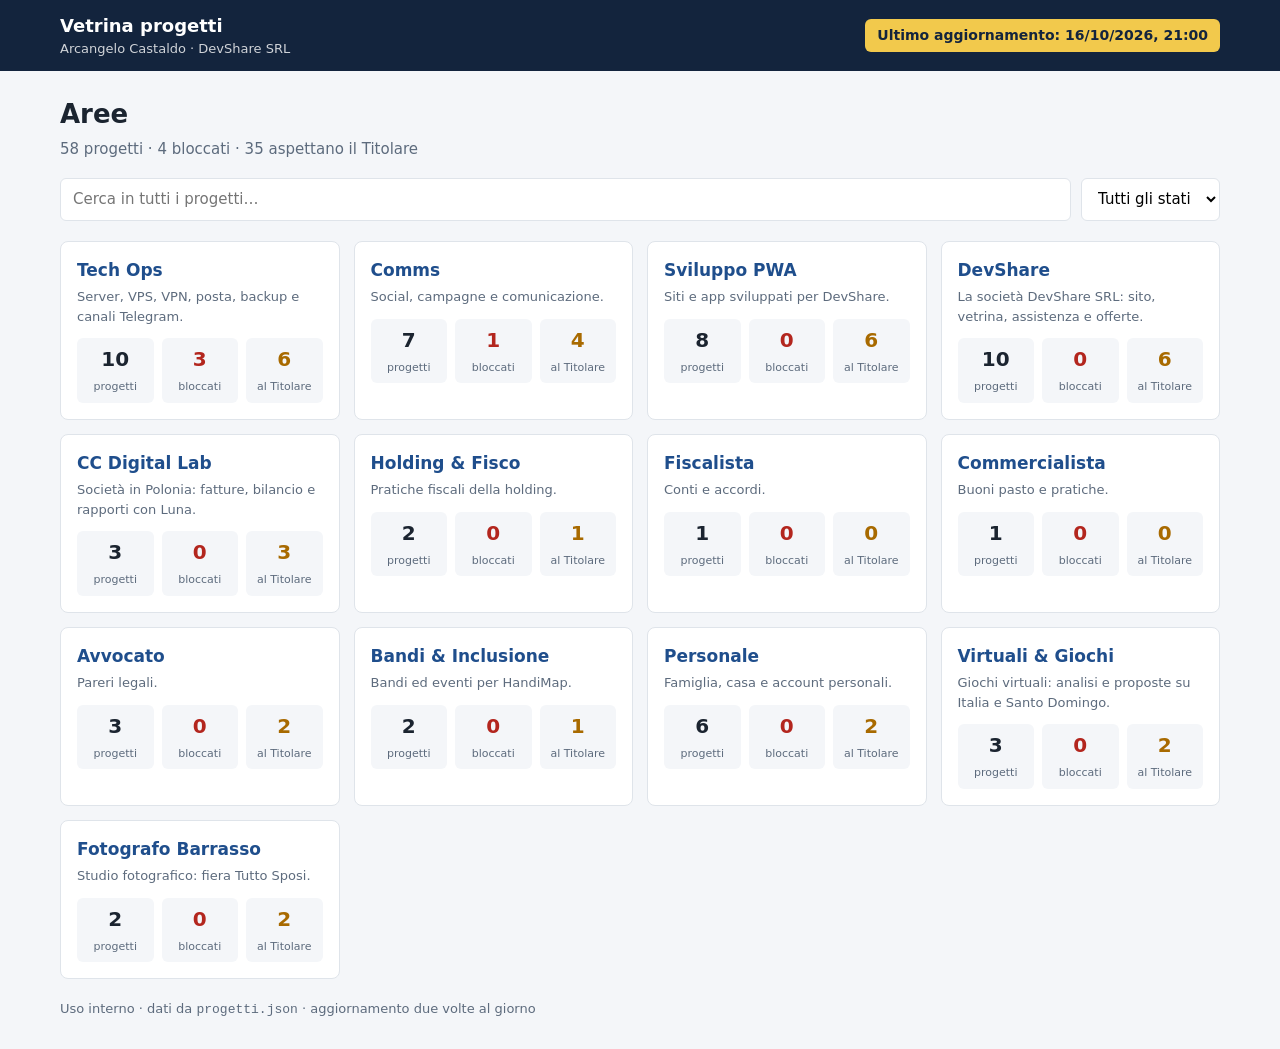
==== index.html @ c7785424 "Prima versione della vetrina progetti interna" ====
<!doctype html>
<html lang="it">
<head>
<meta charset="utf-8">
<meta name="viewport" content="width=device-width, initial-scale=1">
<meta name="robots" content="noindex, nofollow">
<title>Vetrina progetti · DevShare SRL</title>
<link rel="stylesheet" href="./style.css">
</head>
<body>
<header class="testata">
  <div class="contenitore testata-riga">
    <a class="marchio" href="#/"><strong>Vetrina progetti</strong><span>Arcangelo Castaldo · DevShare SRL</span></a>
    <div class="aggiornato" id="aggiornato">Caricamento…</div>
  </div>
</header>
<main class="contenitore" id="app" aria-live="polite"></main>
<footer class="contenitore piede">Uso interno · dati da <code>progetti.json</code> · aggiornamento due volte al giorno</footer>
<script src="./app.js"></script>
</body>
</html>
---- style.css ----
:root{--sf:#f4f6f9;--card:#fff;--tx:#1b2430;--mu:#5d6b7d;--bd:#dfe4ea;--pr:#1f4e8c;
--attivo:#1e7a46;--in-attesa:#a86a00;--bloccato:#b3261e;--pausa:#5d6b7d;--chiuso:#3d4a5c}
*{box-sizing:border-box}body{margin:0;font:15px/1.5 system-ui,-apple-system,"Segoe UI",Roboto,sans-serif;background:var(--sf);color:var(--tx)}
.contenitore{max-width:1200px;margin:0 auto;padding:0 20px}
.testata{background:#13243d;color:#fff;position:sticky;top:0;z-index:5}
.testata-riga{display:flex;justify-content:space-between;align-items:center;gap:12px;padding-top:12px;padding-bottom:12px;flex-wrap:wrap}
.marchio{color:#fff;text-decoration:none;display:flex;flex-direction:column}.marchio strong{font-size:18px}.marchio span{font-size:13px;opacity:.8}
.aggiornato{background:#f2c94c;color:#13243d;font-weight:600;padding:6px 12px;border-radius:6px;font-size:14px}
h1{font-size:26px;margin:24px 0 4px}.sotto{color:var(--mu);margin:0 0 18px}
.barra{display:flex;gap:10px;flex-wrap:wrap;margin:0 0 20px}
.barra input,.barra select{font:inherit;padding:9px 12px;border:1px solid var(--bd);border-radius:6px;background:#fff}
.barra input{flex:1;min-width:200px}
.griglia{display:grid;grid-template-columns:repeat(auto-fill,minmax(260px,1fr));gap:14px}
.scheda{background:var(--card);border:1px solid var(--bd);border-radius:8px;padding:16px;text-decoration:none;color:inherit;display:block;transition:border-color .15s,box-shadow .15s}
.scheda:hover{border-color:var(--pr);box-shadow:0 2px 8px rgba(0,0,0,.06)}
.scheda h2{font-size:17px;margin:0 0 4px;color:var(--pr)}.scheda p{margin:0 0 12px;color:var(--mu);font-size:13px}
.numeri{display:flex;gap:8px}.numeri div{flex:1;background:var(--sf);border-radius:6px;padding:6px;text-align:center}
.numeri b{display:block;font-size:20px}.numeri span{font-size:11px;color:var(--mu);white-space:nowrap}
.numeri .rosso b{color:var(--bloccato)}.numeri .ambra b{color:var(--in-attesa)}
.badge{display:inline-block;font-size:12px;font-weight:600;padding:2px 9px;border-radius:999px;color:#fff;white-space:nowrap}
.b-attivo{background:var(--attivo)}.b-in-attesa{background:var(--in-attesa)}.b-bloccato{background:var(--bloccato)}.b-pausa{background:var(--pausa)}.b-chiuso{background:var(--chiuso)}
.indietro{display:inline-block;margin-top:18px;color:var(--pr)}
.progetto{background:var(--card);border:1px solid var(--bd);border-radius:8px;margin:0 0 14px;padding:18px}
.progetto-testa{display:flex;justify-content:space-between;gap:10px;align-items:flex-start;flex-wrap:wrap}
.progetto h2{font-size:18px;margin:0}.agg{font-size:12px;color:var(--mu)}
.sezioni{display:grid;grid-template-columns:1fr 1fr;gap:14px;margin-top:12px}
.sezione h3{font-size:13px;text-transform:uppercase;letter-spacing:.04em;color:var(--mu);margin:0 0 6px}
.sezione ul{margin:0;padding-left:18px}.sezione li{margin:0 0 4px}
.crono{list-style:none;padding:0!important;max-height:260px;overflow:auto;border-left:2px solid var(--bd)}
.crono li{padding-left:12px}.data{font-variant-numeric:tabular-nums;font-weight:600;color:var(--pr);margin-right:6px;white-space:nowrap}
.blocco li{color:var(--bloccato)}.titolare{background:#fff8e6;border-radius:6px;padding:10px}
.vuoto{color:var(--mu);font-style:italic}.fonti{font-size:12px;color:var(--mu);margin-top:10px}
.piede{color:var(--mu);font-size:13px;padding-top:20px;padding-bottom:30px}
@media (max-width:700px){.sezioni{grid-template-columns:1fr}h1{font-size:22px}.contenitore{padding:0 14px}}
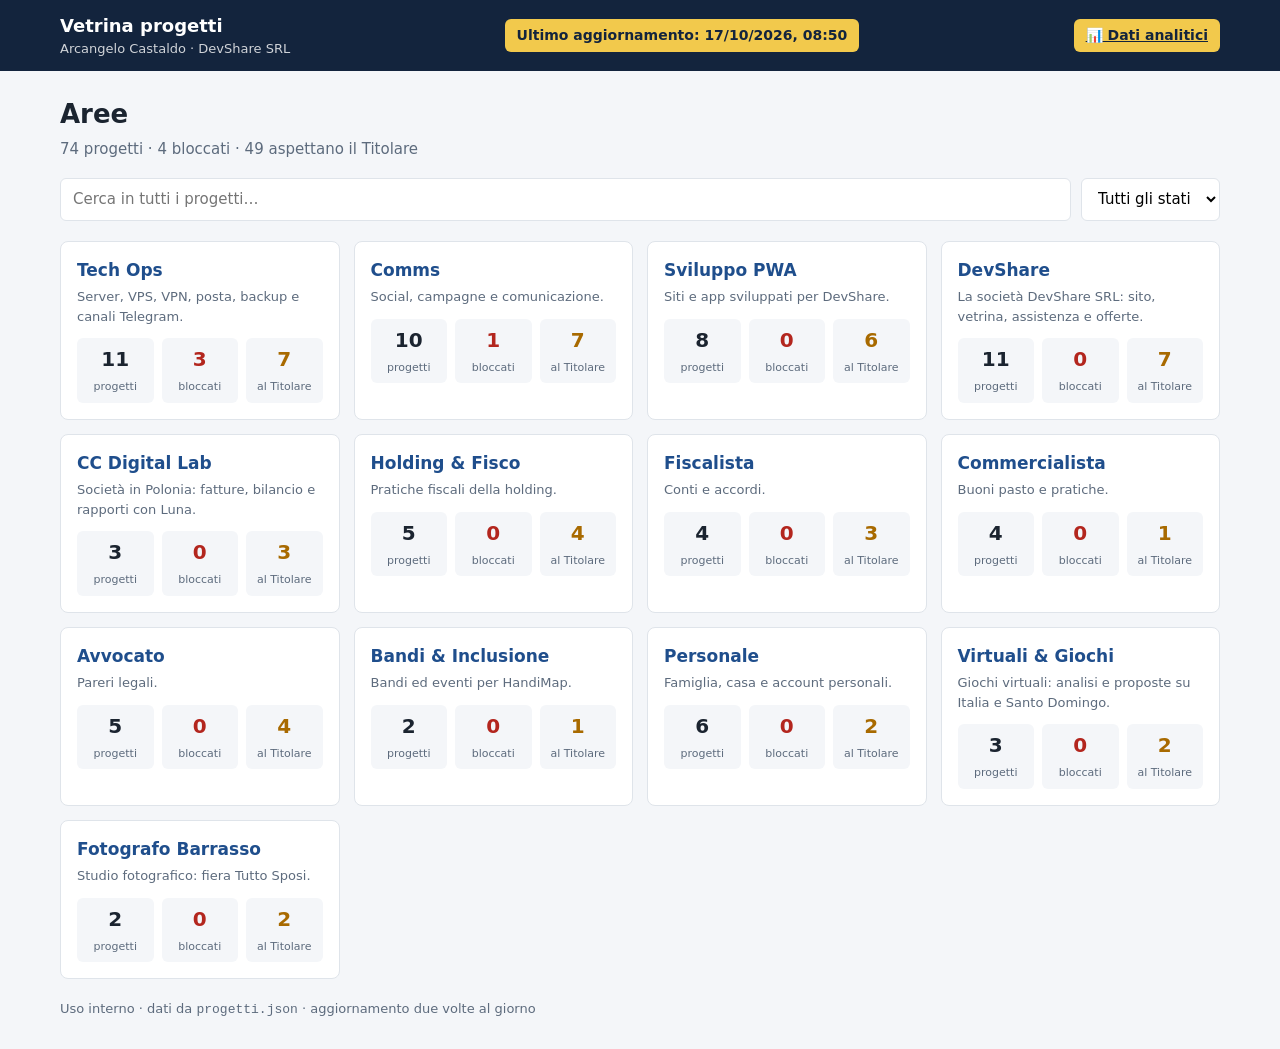
==== commit 544eda09: "Pagina dati analitici" ====
--- a/index.html
+++ b/index.html
@@ -12,6 +12,7 @@
   <div class="contenitore testata-riga">
     <a class="marchio" href="#/"><strong>Vetrina progetti</strong><span>Arcangelo Castaldo · DevShare SRL</span></a>
     <div class="aggiornato" id="aggiornato">Caricamento…</div>
+    <a class="aggiornato" href="dati/">📊 Dati analitici</a>
   </div>
 </header>
 <main class="contenitore" id="app" aria-live="polite"></main>
